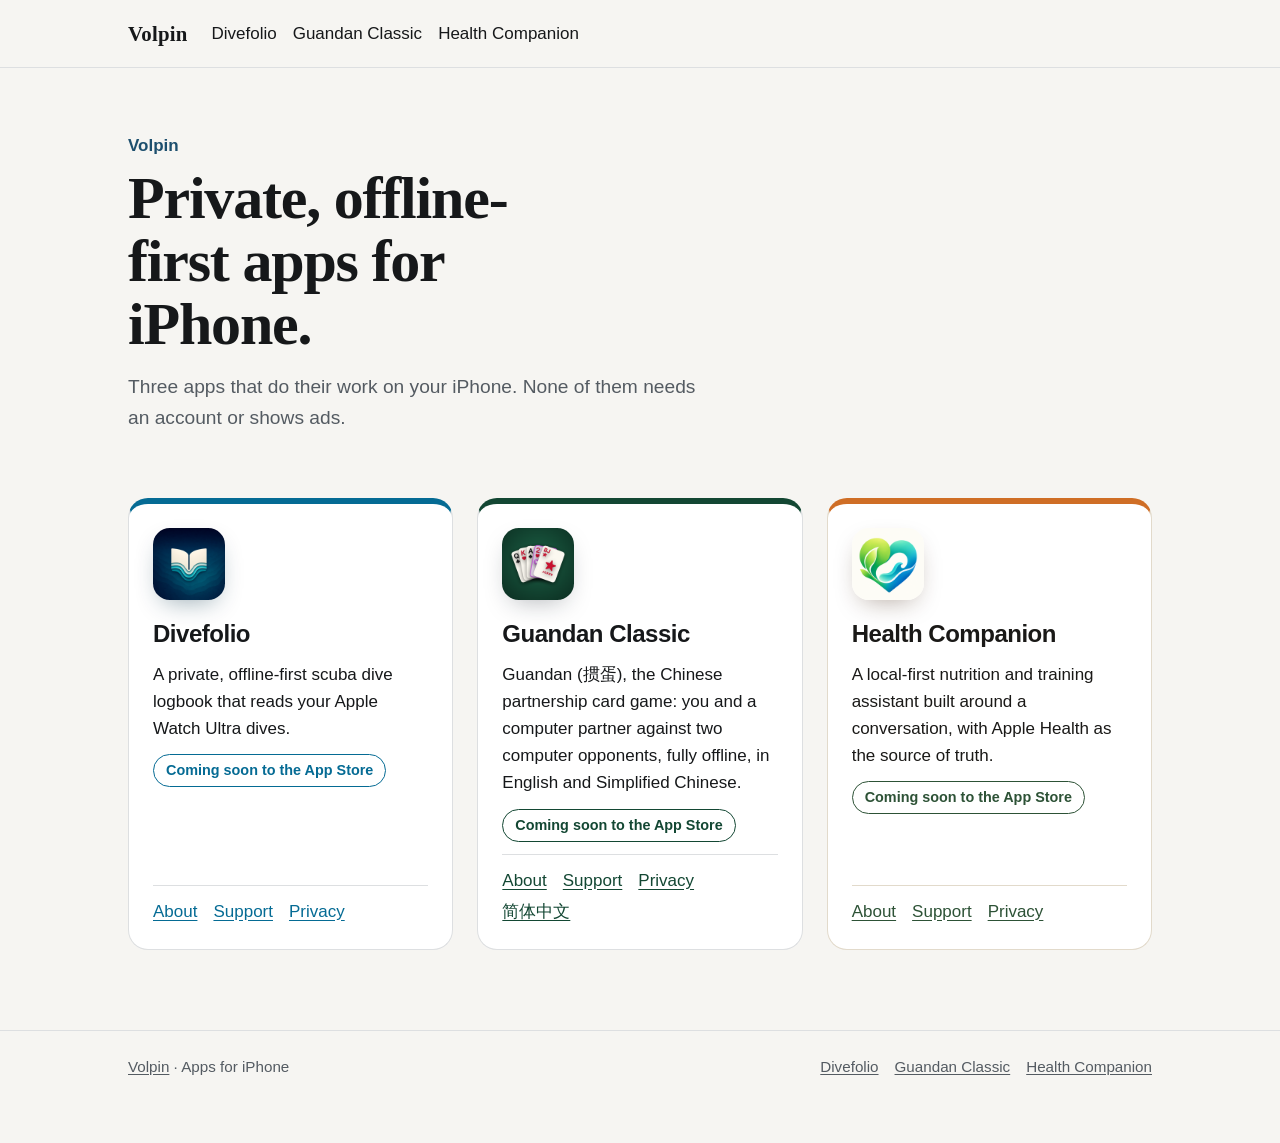
==== index.html @ 3eff3cc6 "Volpin site: home, landing, support and privacy pages for Divefolio, Guandan Classic and Health Comp" ====
<!doctype html>
<html lang="en">
<head>
  <meta charset="utf-8">
  <meta name="viewport" content="width=device-width, initial-scale=1">
  <title>Volpin · Private, offline-first apps for iPhone</title>
  <meta name="description" content="Volpin makes private, offline-first apps for iPhone: Divefolio, Guandan Classic, and Health Companion.">
  <meta name="theme-color" content="#16181a">
  <link rel="canonical" href="https://daniel-volpin.github.io/">
  <link rel="stylesheet" href="/style.css">
</head>
<body class="">
  <a class="skip-link" href="#main">Skip to content</a>
  <header class="site-header">
    <div class="wrap">
      <a class="brand" href="/" lang="en">Volpin</a>
      <nav class="site-nav" aria-label="Site">
        <ul>
          <li><a href="/divefolio/">Divefolio</a></li>
          <li><a href="/guandan/">Guandan Classic</a></li>
          <li><a href="/health-companion/">Health Companion</a></li>
        </ul>
      </nav>
    </div>
  </header>

  <main id="main">
    <section class="hero home-hero" aria-labelledby="home-title">
      <div class="wrap">
        <p class="eyebrow">Volpin</p>
        <h1 id="home-title">Private, offline-first apps for iPhone.</h1>
        <p class="lede">Three apps that do their work on your iPhone. None of them needs an account or shows ads.</p>
      </div>
    </section>

    <div class="wrap">
      <ul class="apps" aria-label="Apps">
        <li class="app-card theme-divefolio">
          <img class="app-icon" src="/divefolio/icon.png" width="72" height="72" alt="">
          <h2><a href="/divefolio/">Divefolio</a></h2>
          <p>A private, offline-first scuba dive logbook that reads your Apple Watch Ultra dives.</p>
          <p class="status">Coming soon to the App Store</p>
          <ul class="card-links" aria-label="Divefolio">
            <li><a href="/divefolio/">About</a></li>
            <li><a href="/divefolio/support/">Support</a></li>
            <li><a href="/divefolio/privacy/">Privacy</a></li>
          </ul>
        </li>
        <li class="app-card theme-guandan">
          <img class="app-icon" src="/guandan/icon.png" width="72" height="72" alt="">
          <h2><a href="/guandan/">Guandan Classic</a></h2>
          <p>Guandan (<span lang="zh-Hans">掼蛋</span>), the Chinese partnership card game: you and a computer partner against two computer opponents, fully offline, in English and Simplified Chinese.</p>
          <p class="status">Coming soon to the App Store</p>
          <ul class="card-links" aria-label="Guandan Classic">
            <li><a href="/guandan/">About</a></li>
            <li><a href="/guandan/support/">Support</a></li>
            <li><a href="/guandan/privacy/">Privacy</a></li>
            <li><a href="/guandan/zh/support/" lang="zh-Hans" hreflang="zh-Hans">简体中文</a></li>
          </ul>
        </li>
        <li class="app-card theme-health">
          <img class="app-icon" src="/health-companion/icon.png" width="72" height="72" alt="">
          <h2><a href="/health-companion/">Health Companion</a></h2>
          <p>A local-first nutrition and training assistant built around a conversation, with Apple Health as the source of truth.</p>
          <p class="status">Coming soon to the App Store</p>
          <ul class="card-links" aria-label="Health Companion">
            <li><a href="/health-companion/">About</a></li>
            <li><a href="/health-companion/support/">Support</a></li>
            <li><a href="/health-companion/privacy/">Privacy</a></li>
          </ul>
        </li>
      </ul>
    </div>
  </main>

  <footer class="site-footer">
    <div class="wrap">
      <p><a href="/" lang="en">Volpin</a> · Apps for iPhone</p>
      <nav aria-label="Footer">
        <ul>
          <li><a href="/divefolio/">Divefolio</a></li>
          <li><a href="/guandan/">Guandan Classic</a></li>
          <li><a href="/health-companion/">Health Companion</a></li>
        </ul>
      </nav>
    </div>
  </footer>
</body>
</html>
---- style.css ----
/* Volpin: one stylesheet for every page. Tokens live on :root; each app's
   theme class (.theme-divefolio, .theme-guandan, .theme-health) overrides the
   colour tokens for the element it is on and everything inside it. */

:root {
  color-scheme: light dark;

  --font-sans: -apple-system, BlinkMacSystemFont, "SF Pro Text", "Segoe UI",
    "PingFang SC", "Hiragino Sans GB", "Microsoft YaHei", Roboto, sans-serif;
  --font-serif: "New York", ui-serif, Georgia, "Songti SC", "STSong", serif;

  --space-1: 0.25rem;
  --space-2: 0.5rem;
  --space-3: 0.75rem;
  --space-4: 1rem;
  --space-5: 1.5rem;
  --space-6: 2rem;
  --space-7: 3rem;
  --space-8: 4rem;

  --radius-s: 0.6rem;
  --radius-m: 1.25rem;
  --radius-pill: 999px;

  --measure: 40rem;
  --page-width: 64rem;

  --page: #f6f5f2;
  --surface: #ffffff;
  --text: #16181a;
  --muted: #545b62;
  --line: #dddfe1;
  --accent: #1d4f6e;
  --accent-ink: #ffffff;
  --tint: #ebeef0;
  --hero-bg: var(--page);
  --hero-text: var(--text);
  --hero-muted: var(--muted);
  --hero-heading: var(--text);
  --focus: #1a73e8;
  --shadow: rgb(20 30 40 / 0.35);
}

@media (prefers-color-scheme: dark) {
  :root {
    --page: #0f1113;
    --surface: #181b1e;
    --text: #eef0f2;
    --muted: #a8afb6;
    --line: #2c3136;
    --accent: #8cc8ec;
    --accent-ink: #0f1113;
    --tint: #1d2227;
    --focus: #8ab4f8;
    --shadow: rgb(0 0 0 / 0.6);
  }
}

/* Divefolio: ocean, from DivefolioTheme (ocean teal, surface azure). */
.theme-divefolio {
  --accent: #056b94;
  --accent-ink: #ffffff;
  --tint: #e3f1f7;
  --hero-bg: linear-gradient(180deg, #e3f1f7 0%, var(--page) 100%);
  --shadow: rgb(7 50 70 / 0.45);
}

@media (prefers-color-scheme: dark) {
  .theme-divefolio {
    --page: #0c1115;
    --surface: #161d23;
    --text: #eef3f6;
    --muted: #a7b3bc;
    --line: #2a343c;
    --accent: #26bfeb;
    --accent-ink: #06222e;
    --tint: #10283a;
    --hero-bg: linear-gradient(180deg, #0a2433 0%, var(--page) 100%);
  }
}

/* Guandan Classic: felt and gold, from the app's site stylesheet. */
.theme-guandan {
  --accent: #134733;
  --accent-ink: #f6f0e1;
  --tint: #e4eee8;
  --hero-bg: radial-gradient(ellipse at 50% 20%, #1d5e43 0%, #134733 45%, #0b2f21 100%);
  --hero-text: #f6f0e1;
  --hero-muted: #c3d1c7;
  --hero-heading: #f6f0e1;
  --hero-gold: #e3b341;
}

@media (prefers-color-scheme: dark) {
  .theme-guandan {
    --page: #0b2f21;
    --surface: #134733;
    --text: #f6f0e1;
    --muted: #c3d1c7;
    --line: rgb(246 240 225 / 0.16);
    --accent: #e3b341;
    --accent-ink: #0b2f21;
    --tint: #1d5e43;
    --shadow: rgb(0 0 0 / 0.55);
  }
}

/* Health Companion: orange chat canvas, deep green, oak and ivory, from
   DESIGN.md and the app's Colors. Cream sits on orange only at display size. */
.theme-health {
  --page: #f4efe6;
  --surface: #ffffff;
  --text: #1a1917;
  --muted: #5a554e;
  --line: #e2dacb;
  --accent: #2d5236;
  --accent-ink: #fdf1ea;
  --tint: #e3eee5;
  --hero-bg: #cf6e26;
  --hero-text: #141312;
  --hero-muted: #141312;
  --hero-heading: #fdf1ea;
  --stripe: #cf6e26;
  --shadow: rgb(60 30 10 / 0.4);
}

@media (prefers-color-scheme: dark) {
  .theme-health {
    --page: #161614;
    --surface: #22221e;
    --text: #f7f4ee;
    --muted: #b9b3a8;
    --line: #36362e;
    --accent: #82ba91;
    --accent-ink: #161614;
    --tint: #1c2e21;
    --hero-bg: #7b3617;
    --stripe: #e28a50;
    --hero-text: #fdf1ea;
    --hero-muted: #f6cdb3;
    --hero-heading: #fdf1ea;
  }
}

/* Base */

* {
  box-sizing: border-box;
}

html {
  -webkit-text-size-adjust: 100%;
}

body {
  margin: 0;
  background: var(--page);
  color: var(--text);
  font: 1.0625rem/1.6 var(--font-sans);
  overflow-wrap: break-word;
}

img {
  max-width: 100%;
  height: auto;
}

a {
  color: var(--accent);
  text-underline-offset: 0.15em;
}

a:hover {
  text-decoration-thickness: 2px;
}

:focus-visible {
  outline: 3px solid var(--focus);
  outline-offset: 3px;
  border-radius: 4px;
}

h1,
h2,
h3 {
  line-height: 1.2;
  letter-spacing: -0.02em;
}

h1 {
  margin: 0 0 var(--space-4);
  font-size: clamp(2.2rem, 7vw, 3.75rem);
  letter-spacing: -0.035em;
  line-height: 1.05;
}

h2 {
  margin: var(--space-6) 0 var(--space-3);
  font-size: clamp(1.4rem, 3.5vw, 1.85rem);
}

h3 {
  margin: var(--space-5) 0 var(--space-2);
  font-size: 1.15rem;
}

p,
ul {
  margin: 0 0 var(--space-4);
}

ul {
  padding-left: 1.4rem;
}

li {
  margin-bottom: var(--space-2);
}

code {
  font-size: 0.92em;
}

.skip-link {
  position: absolute;
  left: var(--space-4);
  top: -4rem;
  z-index: 10;
  padding: var(--space-2) var(--space-4);
  background: var(--surface);
  color: var(--text);
  border-radius: var(--radius-s);
}

.skip-link:focus {
  top: var(--space-4);
}

.wrap {
  width: min(var(--page-width), calc(100% - 2rem));
  margin-inline: auto;
}

/* Header and footer */

.site-header {
  border-bottom: 1px solid var(--line);
  background: var(--page);
}

.site-header .wrap {
  display: flex;
  flex-wrap: wrap;
  align-items: center;
  gap: var(--space-2) var(--space-5);
  padding-block: var(--space-4);
}

.brand {
  color: var(--text);
  font-family: var(--font-serif);
  font-size: 1.3rem;
  font-weight: 700;
  letter-spacing: 0.01em;
  text-decoration: none;
}

.site-nav ul,
.site-footer ul {
  display: flex;
  flex-wrap: wrap;
  gap: var(--space-1) var(--space-4);
  margin: 0;
  padding: 0;
  list-style: none;
}

.site-nav li,
.site-footer li {
  margin: 0;
}

.site-nav a {
  display: inline-block;
  padding-block: var(--space-1);
  color: var(--text);
  text-decoration: none;
}

.site-nav a:hover {
  text-decoration: underline;
}

.site-nav a[aria-current="page"] {
  color: var(--accent);
  font-weight: 600;
  text-decoration: underline;
  text-decoration-thickness: 2px;
}

.site-nav .app-name {
  font-weight: 600;
}

.site-footer {
  margin-top: var(--space-8);
  border-top: 1px solid var(--line);
  color: var(--muted);
  font-size: 0.95rem;
}

.site-footer .wrap {
  display: flex;
  flex-wrap: wrap;
  justify-content: space-between;
  gap: var(--space-3) var(--space-5);
  padding-block: var(--space-5) var(--space-7);
}

.site-footer a {
  color: inherit;
}

/* Hero */

.hero {
  background: var(--hero-bg);
  color: var(--hero-text);
}

.hero .wrap {
  display: grid;
  gap: var(--space-6);
  align-items: center;
  padding-block: var(--space-7);
}

.hero h1 {
  color: var(--hero-heading);
}

.hero a {
  color: inherit;
}

.eyebrow {
  margin: 0 0 var(--space-2);
  color: var(--accent);
  font-weight: 600;
}

.hero .eyebrow {
  color: var(--hero-gold, var(--accent));
}

.theme-health .hero .eyebrow {
  color: var(--hero-text);
}

.lede {
  max-width: 36rem;
  font-size: 1.2rem;
  color: var(--hero-muted);
}

.status {
  display: inline-block;
  margin: 0;
  padding: var(--space-1) var(--space-3);
  border: 1px solid currentColor;
  border-radius: var(--radius-pill);
  font-size: 0.9rem;
  font-weight: 600;
}

.facts {
  display: flex;
  flex-wrap: wrap;
  gap: var(--space-2);
  margin: var(--space-5) 0 0;
  padding: 0;
  list-style: none;
}

.facts li {
  margin: 0;
  padding: 0.4rem 0.9rem;
  background: var(--surface);
  color: var(--text);
  border: 1px solid var(--line);
  border-radius: var(--radius-pill);
  font-size: 0.95rem;
}

/* App masthead on support and privacy pages */

.masthead {
  display: flex;
  align-items: center;
  gap: var(--space-4);
  margin-bottom: var(--space-6);
}

.masthead img {
  flex: none;
  width: 4rem;
  height: 4rem;
  border-radius: 0.95rem;
  box-shadow: 0 0.4rem 1.2rem -0.4rem var(--shadow);
}

.masthead p {
  margin: 0;
}

.masthead .name {
  font-family: var(--font-serif);
  font-size: 1.35rem;
  font-weight: 700;
  line-height: 1.2;
}

.masthead .subtitle {
  color: var(--muted);
}

.app-icon {
  display: block;
  width: 6rem;
  height: 6rem;
  border-radius: 1.4rem;
  box-shadow: 0 0.6rem 1.6rem -0.6rem var(--shadow);
}

/* Document pages */

.doc {
  padding-block: var(--space-7) 0;
}

.doc > * {
  max-width: var(--measure);
}

.doc > h1 {
  font-size: clamp(2rem, 6vw, 3rem);
}

.date {
  color: var(--muted);
  font-size: 0.95rem;
}

.panel {
  margin: var(--space-5) 0;
  padding: var(--space-4) var(--space-5);
  background: var(--surface);
  border: 1px solid var(--line);
  border-radius: var(--radius-m);
}

.panel > :first-child {
  margin-top: 0;
}

.panel > :last-child {
  margin-bottom: 0;
}

.panel.tint {
  background: var(--tint);
  border-color: transparent;
}

.note,
.safety {
  color: var(--muted);
}

.safety {
  max-width: var(--measure);
  font-size: 0.95rem;
}

/* Feature rows with a phone screenshot */

.feature {
  display: grid;
  gap: var(--space-6);
  align-items: center;
  padding-block: var(--space-7);
  border-top: 1px solid var(--line);
}

.feature h2 {
  margin-top: 0;
}

.feature p {
  max-width: 32rem;
}

.phone {
  width: min(18rem, 78vw);
  margin: 0 auto;
}

.phone img {
  display: block;
  width: 100%;
  border: 1px solid var(--line);
  border-radius: 2.2rem;
  box-shadow: 0 1.25rem 3rem -1.5rem var(--shadow);
}

/* Link lists (Guandan landing) */

.links {
  margin: 0;
  padding: 0;
  list-style: none;
}

.links li {
  margin: 0;
  border-top: 1px solid var(--line);
}

.links li:first-child {
  border-top: none;
}

.links a {
  display: block;
  padding: var(--space-3) 0;
  font-weight: 600;
  text-decoration: none;
}

.links a:hover {
  text-decoration: underline;
}

/* Home */

.home-hero .wrap {
  display: block;
  padding-block: var(--space-8) var(--space-6);
}

.home-hero h1 {
  max-width: 14ch;
  font-family: var(--font-serif);
  letter-spacing: -0.02em;
}

.apps {
  display: grid;
  gap: var(--space-5);
  margin: 0;
  padding: 0 0 var(--space-4);
  list-style: none;
}

.app-card {
  display: flex;
  flex-direction: column;
  gap: var(--space-3);
  margin: 0;
  padding: var(--space-5);
  background: var(--surface);
  color: var(--text);
  border: 1px solid var(--line);
  border-top: 0.4rem solid var(--stripe, var(--accent));
  border-radius: var(--radius-m);
}

.app-card h2 {
  margin: var(--space-2) 0 0;
  font-size: 1.5rem;
}

.app-card h2 a {
  color: inherit;
  text-decoration: none;
}

.app-card h2 a:hover {
  text-decoration: underline;
}

.app-card p {
  margin: 0;
}

.app-card .status {
  align-self: flex-start;
  color: var(--accent);
}

.app-card .card-links {
  display: flex;
  flex-wrap: wrap;
  gap: var(--space-1) var(--space-4);
  margin: auto 0 0;
  padding: var(--space-3) 0 0;
  border-top: 1px solid var(--line);
  list-style: none;
}

.app-card .card-links li {
  margin: 0;
}

.app-card .app-icon {
  width: 4.5rem;
  height: 4.5rem;
  border-radius: 1.05rem;
}

/* Wider screens */

@media (min-width: 48rem) {
  .hero .wrap {
    grid-template-columns: 1.3fr 1fr;
    padding-block: var(--space-8) var(--space-7);
  }

  .home-hero .wrap {
    padding-block: var(--space-8) var(--space-7);
  }

  .feature {
    grid-template-columns: 1.3fr 1fr;
    gap: var(--space-8);
  }

  .feature:nth-of-type(even) > figure {
    order: -1;
  }

  .apps {
    grid-template-columns: repeat(3, 1fr);
  }
}

@media (prefers-reduced-motion: no-preference) {
  a {
    transition: color 0.15s ease;
  }
}
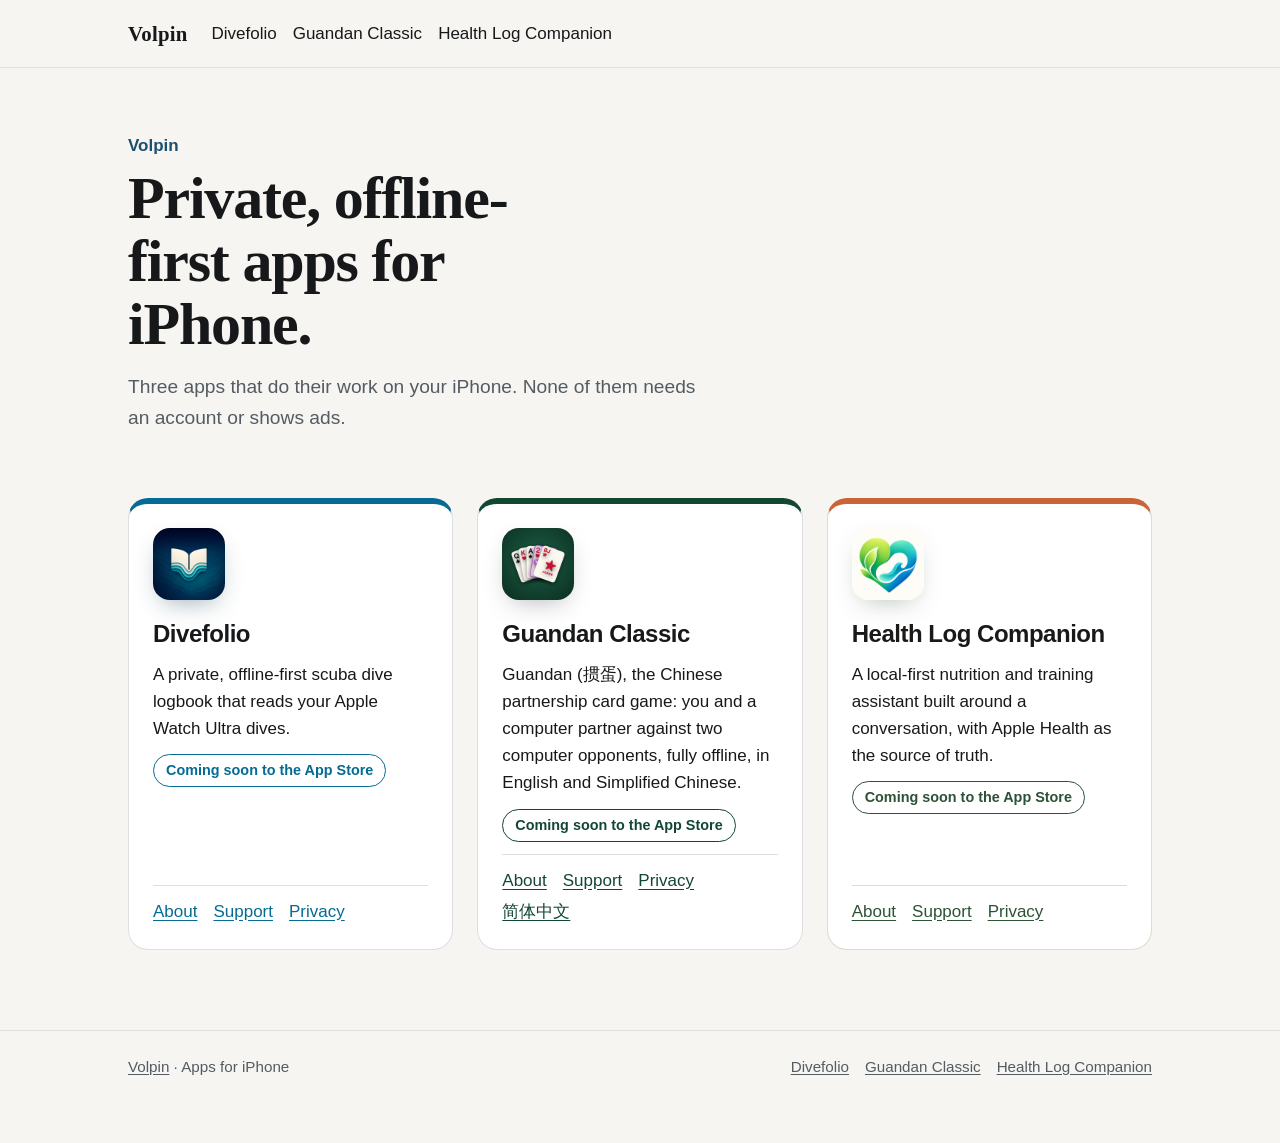
==== commit 3b5597df: "health-companion: use the store name, Health Log Companion, on the site" ====
--- a/index.html
+++ b/index.html
@@ -4,7 +4,7 @@
   <meta charset="utf-8">
   <meta name="viewport" content="width=device-width, initial-scale=1">
   <title>Volpin · Private, offline-first apps for iPhone</title>
-  <meta name="description" content="Volpin makes private, offline-first apps for iPhone: Divefolio, Guandan Classic, and Health Companion.">
+  <meta name="description" content="Volpin makes private, offline-first apps for iPhone: Divefolio, Guandan Classic, and Health Log Companion.">
   <meta name="theme-color" content="#16181a">
   <link rel="canonical" href="https://daniel-volpin.github.io/">
   <link rel="stylesheet" href="/style.css">
@@ -18,7 +18,7 @@
         <ul>
           <li><a href="/divefolio/">Divefolio</a></li>
           <li><a href="/guandan/">Guandan Classic</a></li>
-          <li><a href="/health-companion/">Health Companion</a></li>
+          <li><a href="/health-companion/">Health Log Companion</a></li>
         </ul>
       </nav>
     </div>
@@ -60,10 +60,10 @@
         </li>
         <li class="app-card theme-health">
           <img class="app-icon" src="/health-companion/icon.png" width="72" height="72" alt="">
-          <h2><a href="/health-companion/">Health Companion</a></h2>
+          <h2><a href="/health-companion/">Health Log Companion</a></h2>
           <p>A local-first nutrition and training assistant built around a conversation, with Apple Health as the source of truth.</p>
           <p class="status">Coming soon to the App Store</p>
-          <ul class="card-links" aria-label="Health Companion">
+          <ul class="card-links" aria-label="Health Log Companion">
             <li><a href="/health-companion/">About</a></li>
             <li><a href="/health-companion/support/">Support</a></li>
             <li><a href="/health-companion/privacy/">Privacy</a></li>
@@ -80,7 +80,7 @@
         <ul>
           <li><a href="/divefolio/">Divefolio</a></li>
           <li><a href="/guandan/">Guandan Classic</a></li>
-          <li><a href="/health-companion/">Health Companion</a></li>
+          <li><a href="/health-companion/">Health Log Companion</a></li>
         </ul>
       </nav>
     </div>
--- a/style.css
+++ b/style.css
@@ -116,12 +116,9 @@
   --accent: #2d5236;
   --accent-ink: #fdf1ea;
   --tint: #e3eee5;
-  --hero-bg: #cf6e26;
-  --hero-text: #141312;
-  --hero-muted: #141312;
-  --hero-heading: #fdf1ea;
-  --stripe: #cf6e26;
-  --shadow: rgb(60 30 10 / 0.4);
+  --hero-bg: linear-gradient(180deg, #e3eee5 0%, var(--page) 100%);
+  --stripe: #c86438;
+  --shadow: rgb(40 71 48 / 0.35);
 }
 
 @media (prefers-color-scheme: dark) {
@@ -134,11 +131,8 @@
     --accent: #82ba91;
     --accent-ink: #161614;
     --tint: #1c2e21;
-    --hero-bg: #7b3617;
-    --stripe: #e28a50;
-    --hero-text: #fdf1ea;
-    --hero-muted: #f6cdb3;
-    --hero-heading: #fdf1ea;
+    --hero-bg: linear-gradient(180deg, #1c2e21 0%, var(--page) 100%);
+    --stripe: #f0936e;
   }
 }
 
